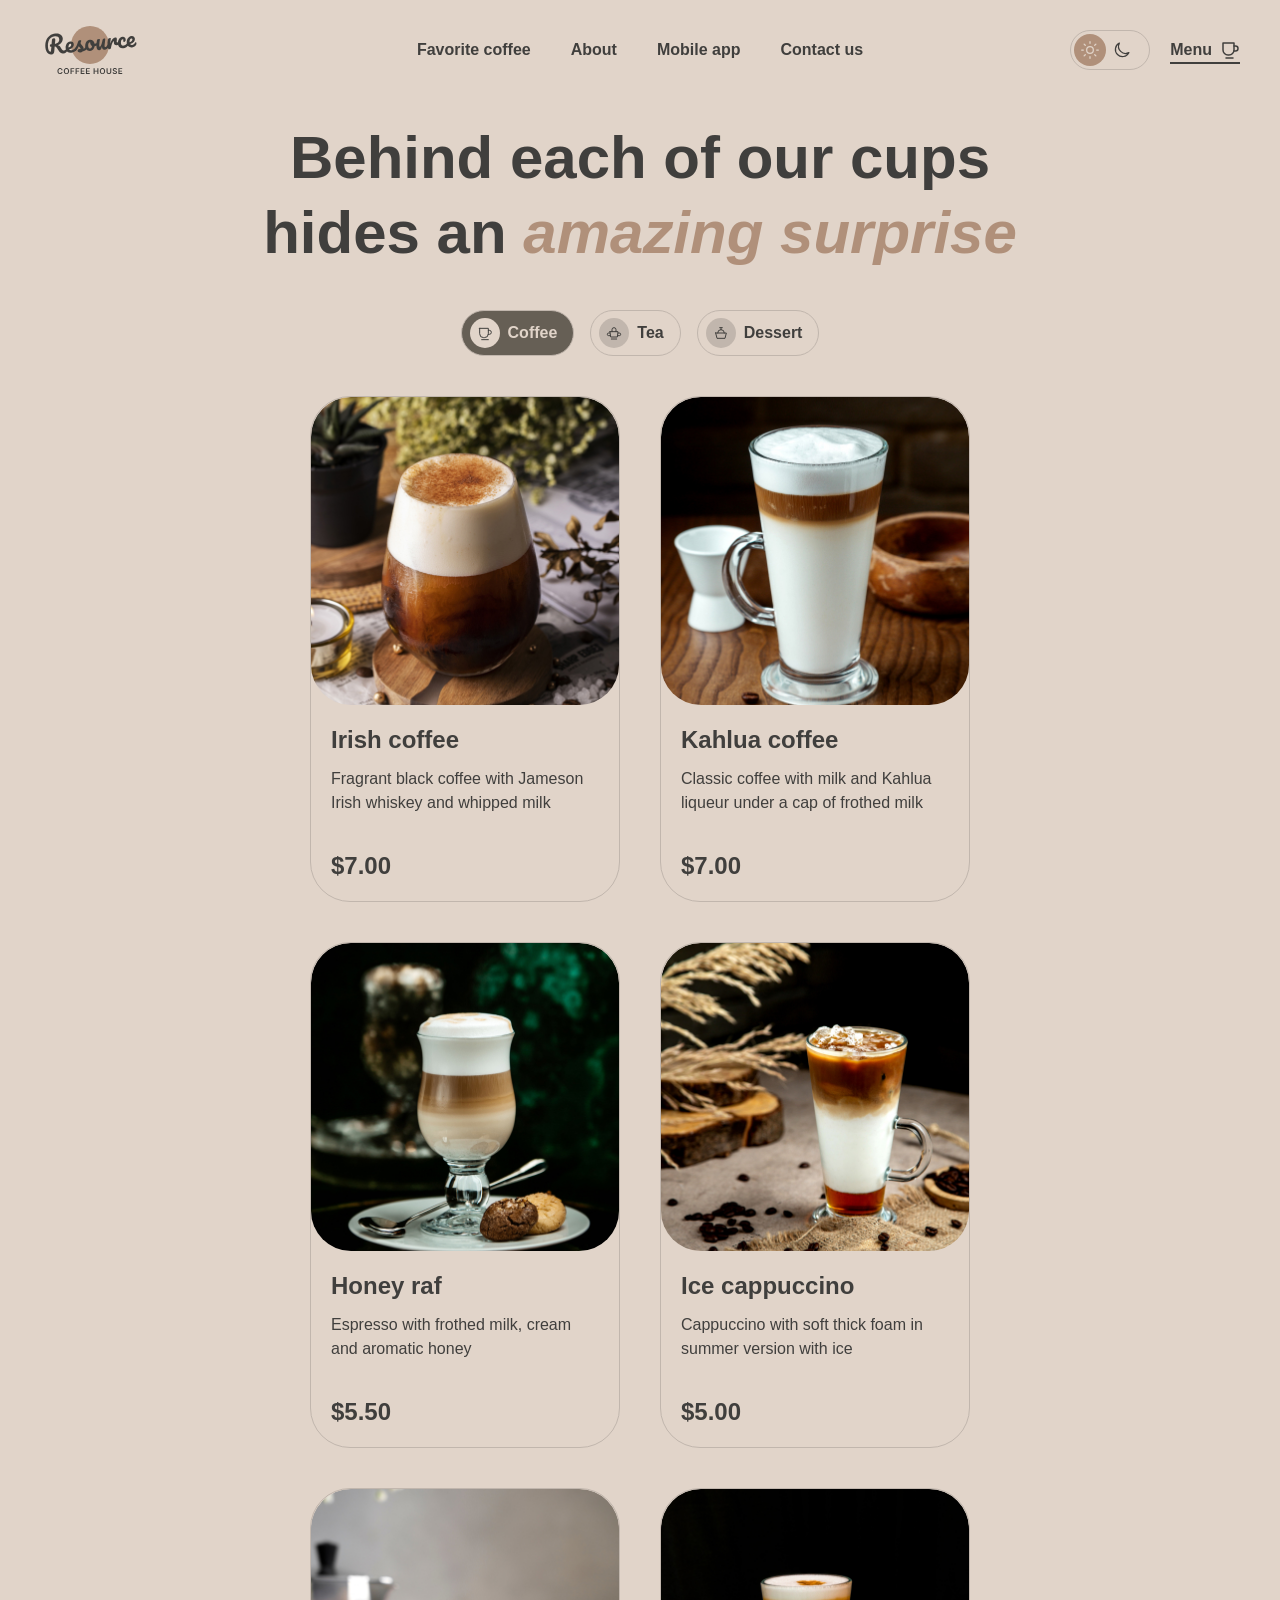
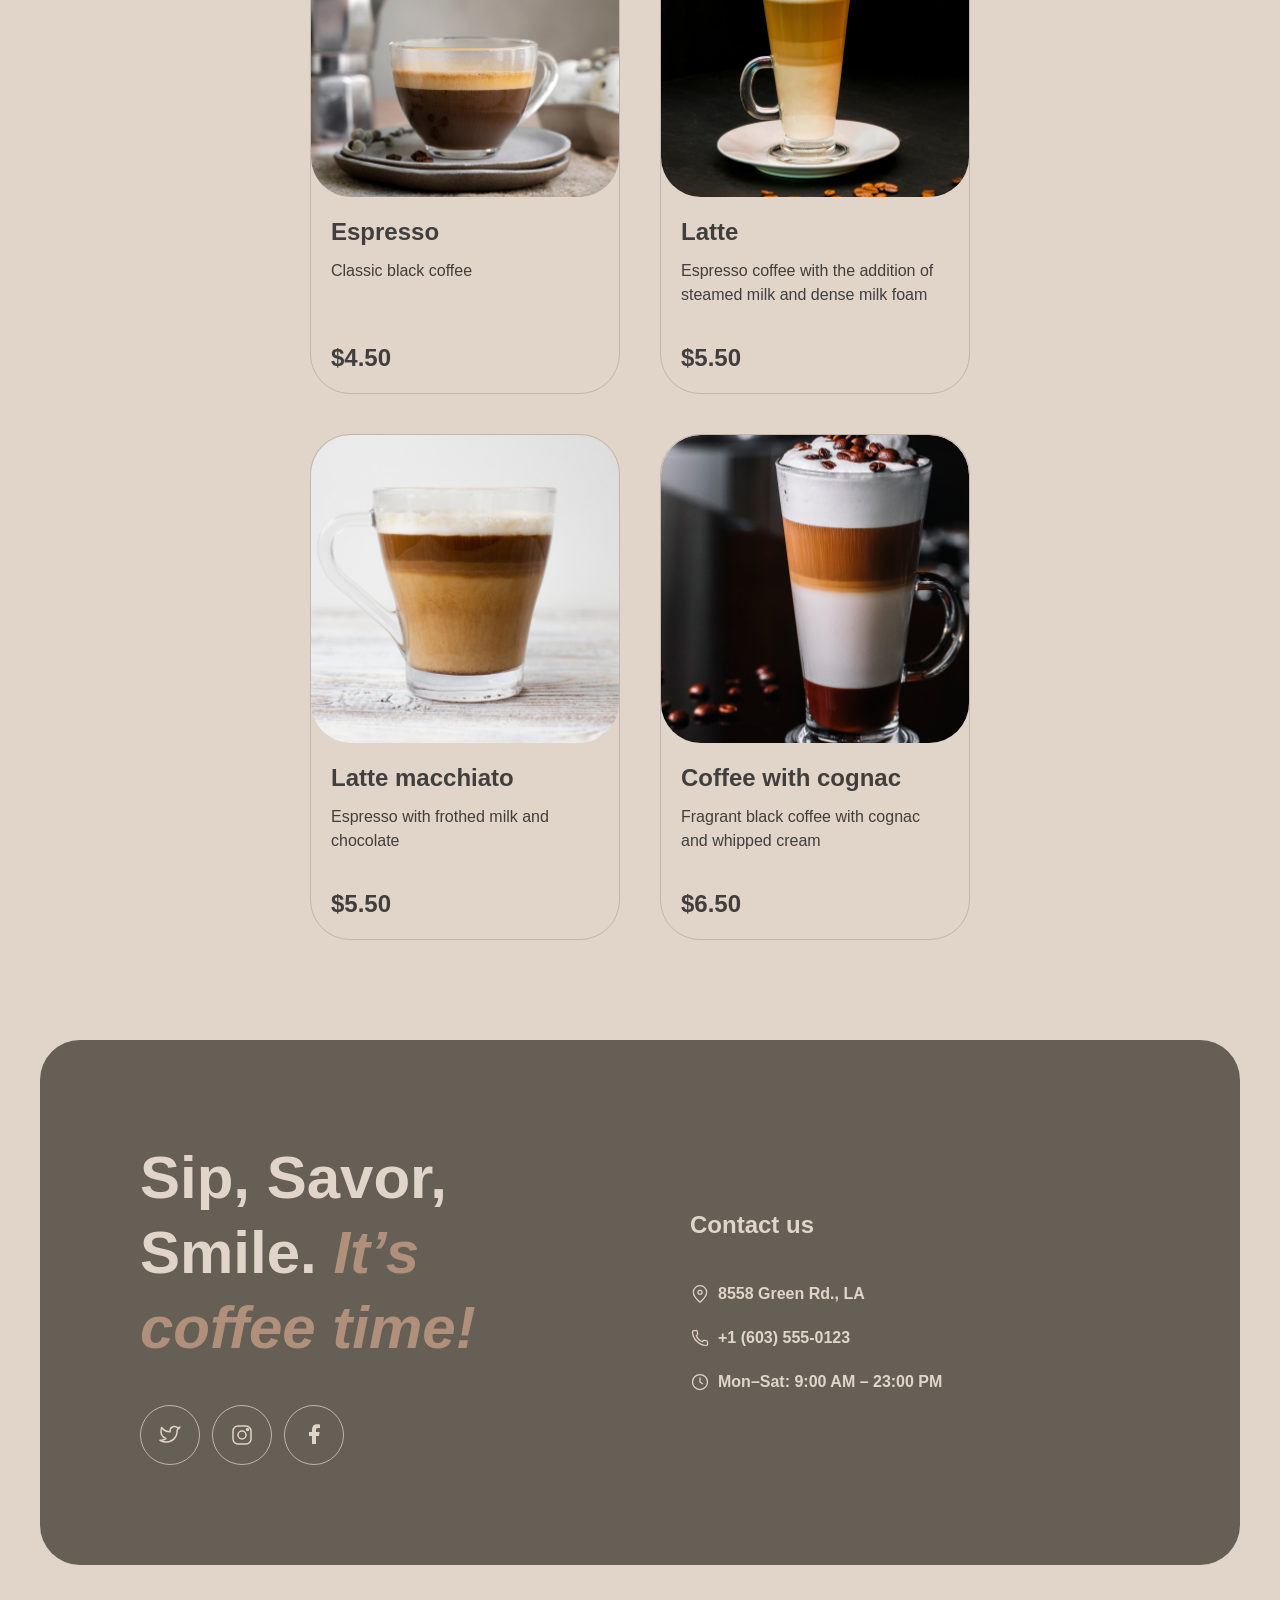
==== menu/index.html @ 242e95a9 "fix: prevent theme flash during navigation" ====
<!doctype html>
<html lang="en">
  <head>
    <meta charset="UTF-8">
    <meta name="viewport" content="width=device-width, initial-scale=1.0">
    <script>
      (() => {
        const savedTheme = localStorage.getItem("coffee-house-theme");
        document.documentElement.dataset.theme = savedTheme === "dark" ? "dark" : "light";
      })();
    </script>
    <meta
      name="description"
      content="Explore the Coffee House menu of coffee, tea, and desserts."
    >
    <title>Menu | Coffee House</title>
    <link rel="icon" href="../assets/icons/favicon.svg" type="image/svg+xml">
    <link rel="stylesheet" href="../styles/base.css">
    <link rel="stylesheet" href="../styles/menu.css">
    <link rel="stylesheet" href="../styles/responsive.css">
    <script src="../scripts/theme.js" defer></script>
  </head>
  <body class="page page--menu">
    <header class="header">
      <div class="header__inner container">
        <a class="logo" href="../" aria-label="Coffee House home page">
          <svg class="logo__image" aria-hidden="true">
            <use href="../assets/icons/logo.svg#coffee-house-logo"></use>
          </svg>
        </a>

        <nav class="header__nav" id="site-navigation" aria-label="Primary navigation">
          <ul class="header__nav-list">
            <li><a class="header__nav-link" href="../#favorite-coffee">Favorite coffee</a></li>
            <li><a class="header__nav-link" href="../#about">About</a></li>
            <li><a class="header__nav-link" href="../#mobile-app">Mobile app</a></li>
            <li><a class="header__nav-link" href="#contacts">Contact us</a></li>
          </ul>
        </nav>

        <div class="header__actions">
          <button
            class="theme-toggle"
            type="button"
            aria-label="Switch to dark theme"
            aria-pressed="false"
          >
            <span class="theme-toggle__option theme-toggle__option--light" aria-hidden="true">
              <svg viewBox="0 0 24 24" width="20" height="20">
                <circle cx="12" cy="12" r="4"></circle>
                <path d="M12 2v2M12 20v2M4.93 4.93l1.42 1.42M17.66 17.66l1.41 1.41M2 12h2M20 12h2M4.93 19.07l1.42-1.42M17.66 6.34l1.41-1.41"></path>
              </svg>
            </span>
            <span class="theme-toggle__option theme-toggle__option--dark" aria-hidden="true">
              <svg viewBox="0 0 24 24" width="20" height="20">
                <path d="M20.2 15.2A8.5 8.5 0 0 1 8.8 3.8a8.5 8.5 0 1 0 11.4 11.4Z"></path>
              </svg>
            </span>
          </button>

          <a class="header__menu-link header__menu-link--active" href="./" aria-current="page">
            <span>Menu</span>
            <svg aria-hidden="true" viewBox="0 0 20 20" width="20" height="20">
              <path d="M3 3h11v7a5 5 0 0 1-5 5H8a5 5 0 0 1-5-5V3Z"></path>
              <path d="M14 6h1.5a2.5 2.5 0 0 1 0 5H14M6 18h7"></path>
            </svg>
          </a>

          <button
            class="burger"
            type="button"
            aria-label="Open menu"
            aria-expanded="false"
            aria-controls="site-navigation"
          >
            <span></span>
            <span></span>
          </button>
        </div>
      </div>
    </header>

    <main class="main" id="main-content">
      <section class="menu container">
        <h1 class="menu__title">
          Behind each of our cups hides an <em>amazing surprise</em>
        </h1>

        <div class="menu__categories" role="group" aria-label="Menu categories">
          <button class="category-button category-button--active" type="button" aria-pressed="true">
            <span class="category-button__icon" aria-hidden="true">
              <svg viewBox="0 0 24 24" width="16" height="16">
                <path d="M4 5h13v8a6 6 0 0 1-6 6H10a6 6 0 0 1-6-6V5Z"></path>
                <path d="M17 8h1.5a3 3 0 0 1 0 6H17M7 22h10"></path>
              </svg>
            </span>
            <span>Coffee</span>
          </button>

          <button class="category-button" type="button" aria-pressed="false">
            <span class="category-button__icon" aria-hidden="true">
              <svg viewBox="0 0 24 24" width="16" height="16">
                <path d="M6 10h12l-1 8H7l-1-8ZM9 10V7a3 3 0 0 1 6 0v3"></path>
                <path d="M5.5 12H4a2 2 0 0 0 0 4h2M18.5 12H20a2 2 0 0 1 0 4h-2M8 21h8"></path>
              </svg>
            </span>
            <span>Tea</span>
          </button>

          <button class="category-button" type="button" aria-pressed="false">
            <span class="category-button__icon" aria-hidden="true">
              <svg viewBox="0 0 24 24" width="16" height="16">
                <path d="M4 12h16l-2 8H6l-2-8Z"></path>
                <path d="M7 12a5 5 0 0 1 10 0M12 7V4M10 4h4"></path>
              </svg>
            </span>
            <span>Dessert</span>
          </button>
        </div>

        <div class="menu__grid">
          <article class="product-card">
            <div class="product-card__image-box">
              <img class="product-card__image" src="../assets/images/coffee-1.jpg" alt="Irish coffee" width="340" height="340">
            </div>
            <div class="product-card__content">
              <h2 class="product-card__title">Irish coffee</h2>
              <p class="product-card__description">Fragrant black coffee with Jameson Irish whiskey and whipped milk</p>
              <p class="product-card__price">$7.00</p>
            </div>
          </article>

          <article class="product-card">
            <div class="product-card__image-box">
              <img class="product-card__image" src="../assets/images/coffee-2.jpg" alt="Kahlua coffee" width="340" height="340">
            </div>
            <div class="product-card__content">
              <h2 class="product-card__title">Kahlua coffee</h2>
              <p class="product-card__description">Classic coffee with milk and Kahlua liqueur under a cap of frothed milk</p>
              <p class="product-card__price">$7.00</p>
            </div>
          </article>

          <article class="product-card">
            <div class="product-card__image-box">
              <img class="product-card__image" src="../assets/images/coffee-3.jpg" alt="Honey raf" width="340" height="340">
            </div>
            <div class="product-card__content">
              <h2 class="product-card__title">Honey raf</h2>
              <p class="product-card__description">Espresso with frothed milk, cream and aromatic honey</p>
              <p class="product-card__price">$5.50</p>
            </div>
          </article>

          <article class="product-card">
            <div class="product-card__image-box">
              <img class="product-card__image" src="../assets/images/coffee-4.jpg" alt="Ice cappuccino" width="340" height="340">
            </div>
            <div class="product-card__content">
              <h2 class="product-card__title">Ice cappuccino</h2>
              <p class="product-card__description">Cappuccino with soft thick foam in summer version with ice</p>
              <p class="product-card__price">$5.00</p>
            </div>
          </article>

          <article class="product-card product-card--additional">
            <div class="product-card__image-box">
              <img class="product-card__image" src="../assets/images/coffee-5.jpg" alt="Espresso" width="340" height="340">
            </div>
            <div class="product-card__content">
              <h2 class="product-card__title">Espresso</h2>
              <p class="product-card__description">Classic black coffee</p>
              <p class="product-card__price">$4.50</p>
            </div>
          </article>

          <article class="product-card product-card--additional">
            <div class="product-card__image-box">
              <img class="product-card__image" src="../assets/images/coffee-6.jpg" alt="Latte" width="340" height="340">
            </div>
            <div class="product-card__content">
              <h2 class="product-card__title">Latte</h2>
              <p class="product-card__description">Espresso coffee with the addition of steamed milk and dense milk foam</p>
              <p class="product-card__price">$5.50</p>
            </div>
          </article>

          <article class="product-card product-card--additional">
            <div class="product-card__image-box">
              <img class="product-card__image" src="../assets/images/coffee-7.jpg" alt="Latte macchiato" width="340" height="340">
            </div>
            <div class="product-card__content">
              <h2 class="product-card__title">Latte macchiato</h2>
              <p class="product-card__description">Espresso with frothed milk and chocolate</p>
              <p class="product-card__price">$5.50</p>
            </div>
          </article>

          <article class="product-card product-card--additional">
            <div class="product-card__image-box">
              <img class="product-card__image" src="../assets/images/coffee-8.jpg" alt="Coffee with cognac" width="340" height="340">
            </div>
            <div class="product-card__content">
              <h2 class="product-card__title">Coffee with cognac</h2>
              <p class="product-card__description">Fragrant black coffee with cognac and whipped cream</p>
              <p class="product-card__price">$6.50</p>
            </div>
          </article>
        </div>

        <button class="menu__load-more" type="button" aria-label="Show more menu items">
          <svg aria-hidden="true" viewBox="0 0 24 24" width="24" height="24">
            <path d="M20 12a8 8 0 1 1-2.3-5.7L20 8.6"></path>
            <path d="M20 4v4.6h-4.6"></path>
          </svg>
        </button>
      </section>
    </main>

    <footer class="footer container" id="contacts">
      <div class="footer__socials">
        <h2 class="footer__title">Sip, Savor, Smile. <em>It’s coffee time!</em></h2>

        <ul class="social-list" aria-label="Resource social media">
          <li>
            <a
              class="social-link"
              href="https://twitter.com/"
              target="_blank"
              rel="noopener noreferrer"
              aria-label="Resource on Twitter"
            >
              <svg aria-hidden="true" viewBox="0 0 24 24" width="24" height="24">
                <path d="M22 4.1c-.8.4-1.6.6-2.5.7a4.3 4.3 0 0 0-7.4 3v1A10.2 10.2 0 0 1 3.7 4.5s-3.4 7.7 4.3 11.1a10 10 0 0 1-6 1.7c7.7 4.3 17.1 0 17.1-9.6v-.5c.9-.8 1.8-1.8 2.4-2.9l.5-.2Z"></path>
              </svg>
            </a>
          </li>
          <li>
            <a
              class="social-link"
              href="https://www.instagram.com/"
              target="_blank"
              rel="noopener noreferrer"
              aria-label="Resource on Instagram"
            >
              <svg aria-hidden="true" viewBox="0 0 24 24" width="24" height="24">
                <rect x="3" y="3" width="18" height="18" rx="5"></rect>
                <circle cx="12" cy="12" r="4"></circle>
                <circle cx="17.5" cy="6.5" r="1"></circle>
              </svg>
            </a>
          </li>
          <li>
            <a
              class="social-link"
              href="https://www.facebook.com/"
              target="_blank"
              rel="noopener noreferrer"
              aria-label="Resource on Facebook"
            >
              <svg aria-hidden="true" viewBox="0 0 24 24" width="24" height="24">
                <path d="M14 21v-8h3l.5-4H14V7c0-1.2.4-2 2-2h2V1.5c-.5-.1-1.7-.2-3-.2-3 0-5 1.8-5 5.2V9H7v4h3v8h4Z"></path>
              </svg>
            </a>
          </li>
        </ul>
      </div>

      <div class="footer__contacts">
        <h3 class="footer__contacts-title">Contact us</h3>
        <address class="contact-list">
          <a
            class="contact-list__item"
            href="https://maps.google.com/?q=8558+Green+Rd,+Los+Angeles"
            target="_blank"
            rel="noopener noreferrer"
          >
            <svg aria-hidden="true" viewBox="0 0 24 24" width="20" height="20">
              <path d="M20 10c0 5-8 12-8 12S4 15 4 10a8 8 0 1 1 16 0Z"></path>
              <circle cx="12" cy="10" r="2.5"></circle>
            </svg>
            <span>8558 Green Rd., LA</span>
          </a>
          <a class="contact-list__item" href="tel:+16035550123">
            <svg aria-hidden="true" viewBox="0 0 24 24" width="20" height="20">
              <path d="M7.2 3H4.5A1.5 1.5 0 0 0 3 4.6C3.4 13.3 10.7 20.6 19.4 21a1.5 1.5 0 0 0 1.6-1.5v-2.7a1.5 1.5 0 0 0-1.2-1.5l-2.7-.5a1.5 1.5 0 0 0-1.5.6L15 16.5a12.7 12.7 0 0 1-7.5-7.5l1.1-.7a1.5 1.5 0 0 0 .6-1.5l-.5-2.7A1.5 1.5 0 0 0 7.2 3Z"></path>
            </svg>
            <span>+1 (603) 555-0123</span>
          </a>
          <span class="contact-list__item">
            <svg aria-hidden="true" viewBox="0 0 24 24" width="20" height="20">
              <circle cx="12" cy="12" r="9"></circle>
              <path d="M12 7v5l3 2"></path>
            </svg>
            <span>Mon–Sat: 9:00 AM – 23:00 PM</span>
          </span>
        </address>
      </div>
    </footer>
  </body>
</html>
---- styles/base.css ----
:root {
  color-scheme: light;
  --color-background: #e1d4c9;
  --color-surface: #665f55;
  --color-text-primary: #403f3d;
  --color-text-secondary: #e1d4c9;
  --color-accent: #b0907a;
  --color-border-light: #c1b6ad;
  --color-border-dark: #665f55;
  --content-width: 1360px;
  --page-padding: 40px;
  --transition-duration: 0.3s;
}

[data-theme="dark"] {
  color-scheme: dark;
  --color-background: #403f3d;
  --color-surface: #665f55;
  --color-text-primary: #e1d4c9;
  --color-text-secondary: #e1d4c9;
  --color-border-light: #665f55;
  --color-border-dark: #c1b6ad;
}

*,
*::before,
*::after {
  box-sizing: border-box;
}

html {
  scroll-behavior: smooth;
}

body {
  min-width: 320px;
  min-height: 100vh;
  margin: 0;
  color: var(--color-text-primary);
  font-family: Inter, Arial, sans-serif;
  background-color: var(--color-background);
}

img {
  display: block;
  max-width: 100%;
}

button,
input,
textarea,
select {
  font: inherit;
}

a {
  color: inherit;
}

button,
a {
  -webkit-tap-highlight-color: transparent;
}

button:focus-visible,
a:focus-visible {
  outline: 2px solid var(--color-accent);
  outline-offset: 4px;
}

.container {
  width: min(100% - (2 * var(--page-padding)), var(--content-width));
  margin-inline: auto;
}

.header {
  padding-block: 20px;
}

.header__inner {
  display: grid;
  grid-template-columns: 1fr auto 1fr;
  align-items: center;
  min-height: 60px;
}

.logo {
  display: block;
  width: 100px;
  height: 60px;
  grid-column: 1;
  justify-self: start;
  color: var(--color-text-primary);
  text-decoration: none;
}

.logo__image {
  display: block;
  width: 100%;
  height: 100%;
}

.header__nav-list {
  display: flex;
  gap: 40px;
  margin: 0;
  padding: 0;
  list-style: none;
}

.header__nav {
  grid-column: 2;
}

.header__nav-link,
.header__menu-link,
.header__nav-menu-link {
  position: relative;
  display: inline-flex;
  align-items: center;
  color: var(--color-text-primary);
  font-size: 16px;
  font-weight: 600;
  line-height: 1.5;
  text-decoration: none;
}

.header__nav-link::after,
.header__menu-link::after,
.header__nav-menu-link::after {
  position: absolute;
  right: 0;
  bottom: -2px;
  left: 0;
  height: 2px;
  background-color: currentColor;
  content: "";
  transform: scaleX(0);
  transform-origin: right;
  transition: transform var(--transition-duration) ease;
}

.header__nav-link:hover::after,
.header__nav-link:focus-visible::after,
.header__menu-link:hover::after,
.header__menu-link:focus-visible::after,
.header__menu-link--active::after,
.header__nav-menu-link:hover::after,
.header__nav-menu-link:focus-visible::after {
  transform: scaleX(1);
  transform-origin: left;
}

.header__nav-menu-item {
  display: none;
}

.header__nav-menu-link {
  gap: 16px;
}

.header__nav-menu-link svg {
  fill: none;
  stroke: currentColor;
  stroke-linecap: round;
  stroke-linejoin: round;
  stroke-width: 1.5;
}

.header__actions {
  display: flex;
  grid-column: 3;
  gap: 20px;
  align-items: center;
  justify-self: end;
}

.theme-toggle {
  display: inline-flex;
  width: 80px;
  height: 40px;
  padding: 3px;
  border: 1px solid var(--color-border-light);
  border-radius: 100px;
  color: var(--color-text-primary);
  background: transparent;
  cursor: pointer;
}

.theme-toggle__option {
  display: inline-flex;
  width: 32px;
  height: 32px;
  align-items: center;
  justify-content: center;
  border-radius: 50%;
  transition:
    color var(--transition-duration) ease,
    background-color var(--transition-duration) ease;
}

.theme-toggle__option svg,
.header__menu-link svg {
  fill: none;
  stroke: currentColor;
  stroke-linecap: round;
  stroke-linejoin: round;
  stroke-width: 1.5;
}

.theme-toggle__option--light {
  color: var(--color-text-secondary);
  background-color: var(--color-accent);
}

[data-theme="dark"] .theme-toggle__option--light {
  color: var(--color-text-primary);
  background-color: transparent;
}

[data-theme="dark"] .theme-toggle__option--dark {
  color: #403f3d;
  background-color: var(--color-accent);
}

.header__menu-link {
  gap: 8px;
}

.burger {
  display: none;
  width: 44px;
  height: 44px;
  padding: 0;
  border: 1px solid var(--color-border-dark);
  border-radius: 50%;
  flex-direction: column;
  gap: 7px;
  align-items: center;
  justify-content: center;
  color: var(--color-text-primary);
  background: transparent;
  cursor: pointer;
}

.burger span {
  width: 18px;
  height: 1.5px;
  border-radius: 2px;
  background-color: currentColor;
  transition: transform var(--transition-duration) ease;
}

.burger--active span:first-child {
  transform: translateY(4.25px) rotate(45deg);
}

.burger--active span:last-child {
  transform: translateY(-4.25px) rotate(-45deg);
}

.main {
  padding-block: 40px;
}

.footer {
  display: grid;
  grid-template-columns: repeat(2, minmax(0, 1fr));
  gap: 100px;
  align-items: center;
  margin-bottom: 40px;
  padding: 100px;
  border-radius: 40px;
  color: var(--color-text-secondary);
  background-color: var(--color-surface);
}

.footer__title {
  margin: 0 0 40px;
  font-size: 60px;
  font-weight: 600;
  line-height: 1.25;
}

.footer__title em {
  color: var(--color-accent);
  font-style: italic;
}

.social-list {
  display: flex;
  margin: 0;
  padding: 0;
  gap: 12px;
  list-style: none;
}

.social-link {
  display: flex;
  width: 60px;
  height: 60px;
  border: 1px solid var(--color-border-light);
  border-radius: 50%;
  align-items: center;
  justify-content: center;
  color: var(--color-text-secondary);
  transition:
    color var(--transition-duration) ease,
    background-color var(--transition-duration) ease;
}

.social-link:hover,
.social-link:focus-visible {
  color: var(--color-text-primary);
  background-color: var(--color-background);
}

.social-link svg,
.contact-list__item svg {
  fill: none;
  stroke: currentColor;
  stroke-linecap: round;
  stroke-linejoin: round;
  stroke-width: 1.5;
}

.social-list li:last-child .social-link svg {
  fill: currentColor;
  stroke: none;
}

.footer__contacts-title {
  margin: 0 0 40px;
  font-size: 24px;
  font-weight: 600;
  line-height: 1.25;
}

.contact-list {
  display: flex;
  flex-direction: column;
  align-items: flex-start;
  gap: 16px;
  font-style: normal;
}

.contact-list__item {
  display: inline-flex;
  min-height: 28px;
  align-items: center;
  gap: 8px;
  color: inherit;
  font-size: 16px;
  font-weight: 600;
  line-height: 1.5;
  text-decoration: none;
}

a.contact-list__item {
  position: relative;
}

a.contact-list__item::after {
  position: absolute;
  right: 0;
  bottom: 0;
  left: 28px;
  height: 2px;
  background-color: currentColor;
  content: "";
  transform: scaleX(0);
  transform-origin: right;
  transition: transform var(--transition-duration) ease;
}

a.contact-list__item:hover::after,
a.contact-list__item:focus-visible::after {
  transform: scaleX(1);
  transform-origin: left;
}
---- styles/menu.css ----
.page--menu .main {
  padding: 20px 0 100px;
}

.menu__title {
  max-width: 800px;
  margin: 0 auto;
  font-size: 60px;
  font-weight: 600;
  line-height: 1.25;
  text-align: center;
}

.menu__title em {
  color: var(--color-accent);
  font-style: italic;
}

.menu__categories {
  display: flex;
  justify-content: center;
  margin-top: 40px;
  gap: 16px;
}

.category-button {
  display: inline-flex;
  min-height: 46px;
  padding: 7px 16px 7px 8px;
  border: 1px solid var(--color-border-light);
  border-radius: 100px;
  align-items: center;
  gap: 8px;
  color: var(--color-text-primary);
  font-size: 16px;
  font-weight: 600;
  line-height: 1.5;
  background-color: transparent;
  cursor: pointer;
  transition:
    color var(--transition-duration) ease,
    background-color var(--transition-duration) ease;
}

.category-button__icon {
  display: inline-flex;
  width: 30px;
  height: 30px;
  border-radius: 50%;
  align-items: center;
  justify-content: center;
  color: #403f3d;
  background-color: var(--color-border-light);
}

.category-button__icon svg,
.menu__load-more svg {
  fill: none;
  stroke: currentColor;
  stroke-linecap: round;
  stroke-linejoin: round;
  stroke-width: 1.5;
}

.category-button:hover,
.category-button:focus-visible,
.category-button--active {
  color: var(--color-text-secondary);
  background-color: var(--color-surface);
}

.category-button:hover .category-button__icon,
.category-button:focus-visible .category-button__icon,
.category-button--active .category-button__icon {
  background-color: var(--color-background);
}

.menu__grid {
  display: grid;
  grid-template-columns: repeat(4, minmax(0, 1fr));
  margin-top: 40px;
  gap: 40px;
}

.product-card {
  display: flex;
  overflow: hidden;
  min-height: 506px;
  border: 1px solid var(--color-border-light);
  border-radius: 40px;
  flex-direction: column;
}

.product-card__image-box {
  overflow: hidden;
  flex: 0 0 auto;
  border-radius: 40px;
  aspect-ratio: 1;
}

.product-card__image {
  width: 100%;
  height: 100%;
  object-fit: cover;
  transform: scale(1.1);
  transition: transform var(--transition-duration) ease;
}

.product-card:hover .product-card__image {
  transform: scale(1);
}

.product-card__content {
  display: flex;
  min-height: 196px;
  padding: 20px;
  flex: 1;
  flex-direction: column;
}

.product-card__title,
.product-card__price {
  margin: 0;
  font-size: 24px;
  font-weight: 600;
  line-height: 1.25;
}

.product-card__description {
  margin: 12px 0;
  font-size: 16px;
  line-height: 1.5;
}

.product-card__price {
  margin-top: auto;
}

.menu__load-more {
  display: none;
  width: 60px;
  height: 60px;
  padding: 0;
  border: 1px solid var(--color-border-dark);
  border-radius: 50%;
  align-items: center;
  justify-content: center;
  color: var(--color-text-primary);
  background-color: transparent;
  cursor: pointer;
  transition:
    color var(--transition-duration) ease,
    background-color var(--transition-duration) ease;
}

.menu__load-more:hover,
.menu__load-more:focus-visible {
  color: var(--color-text-secondary);
  background-color: var(--color-surface);
}
---- styles/responsive.css ----
@media (max-width: 1300px) {
  .menu__grid {
    grid-template-columns: repeat(2, 310px);
    justify-content: center;
  }
}

@media (max-width: 1250px) {
  .mobile-app {
    grid-template-columns: 1fr;
  }

  .mobile-app__image {
    width: min(100%, 630px);
    justify-self: center;
  }
}

@media (max-width: 1100px) {
  .footer {
    grid-template-columns: 1fr;
  }
}

@media (min-width: 769px) and (max-width: 1000px) {
  .header__inner {
    grid-template-columns: auto 1fr auto;
    gap: 16px;
  }

  .header__nav {
    justify-self: center;
  }

  .header__nav-list {
    gap: 12px;
  }

  .header__actions {
    gap: 8px;
  }
}

@media (max-width: 768px) {
  .page.menu-open {
    overflow: hidden;
  }

  .header {
    position: relative;
    z-index: 10;
  }

  .header__nav {
    position: fixed;
    top: 100px;
    right: 0;
    bottom: 0;
    left: 0;
    display: flex;
    overflow-y: auto;
    padding: 60px 16px;
    justify-content: center;
    background-color: var(--color-background);
    opacity: 0;
    transform: translateX(100%);
    visibility: hidden;
    transition:
      opacity var(--transition-duration) ease,
      transform var(--transition-duration) ease,
      visibility var(--transition-duration) ease;
  }

  .menu-open .header__nav {
    opacity: 1;
    transform: translateX(0);
    visibility: visible;
  }

  .header__nav-list {
    flex-direction: column;
    gap: 40px;
    align-items: center;
  }

  .header__nav-link,
  .header__nav-menu-link {
    font-size: 32px;
    line-height: 1.25;
  }

  .header__nav-menu-item {
    display: list-item;
  }

  .header__menu-link {
    display: none;
  }

  .burger {
    display: inline-flex;
  }

  .hero {
    padding-inline: 60px;
  }

  .hero__menu-link svg {
    width: 20px;
    margin-left: 8px;
    opacity: 1;
  }

  .about__gallery {
    grid-template-columns: 1fr;
  }

  .about__image-box--small {
    display: none;
  }

  .product-card--additional {
    display: none;
  }

  .menu__load-more {
    display: flex;
    margin: 40px auto 0;
  }

  .footer {
    padding-inline: 60px;
  }
}

@media (max-width: 600px) {
  :root {
    --page-padding: 16px;
  }

  .header__actions {
    gap: 8px;
  }

  .hero {
    min-height: 552px;
    padding: 60px 16px;
    background-position: 62% center;
  }

  .hero__title {
    font-size: 42px;
    line-height: 1.15;
  }

  .favorite__title,
  .about__title,
  .mobile-app__title {
    font-size: 32px;
    line-height: 1.25;
  }

  .favorite__slider {
    display: block;
  }

  .slider-arrow {
    display: none;
  }

  .mobile-app {
    gap: 40px;
  }

  .mobile-app__stores {
    flex-direction: column;
  }

  .footer {
    gap: 40px;
    padding: 60px 16px;
  }

  .footer__title {
    font-size: 32px;
    line-height: 1.25;
  }

  .menu__title {
    font-size: 32px;
    line-height: 1.25;
  }

  .menu__categories {
    gap: 8px;
  }

  .category-button {
    padding-right: 8px;
  }

  .menu__grid {
    grid-template-columns: 310px;
  }
}
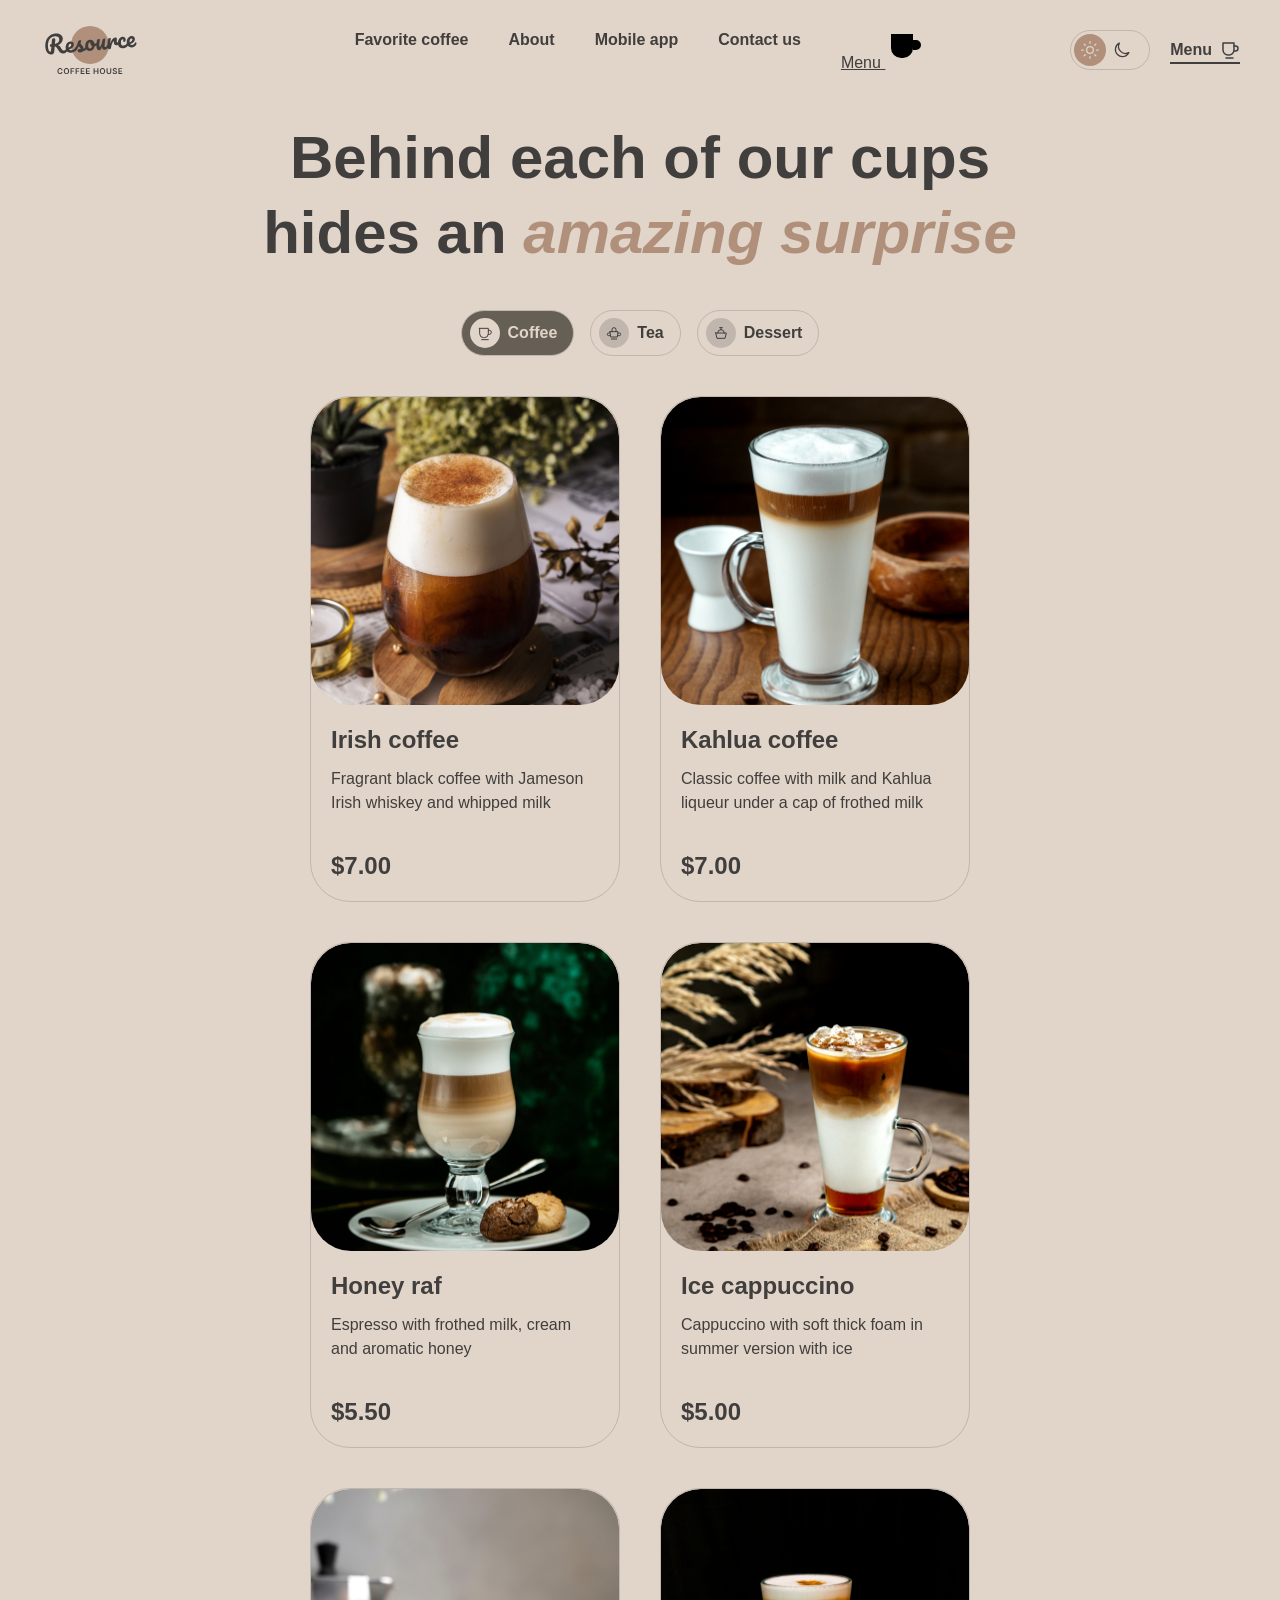
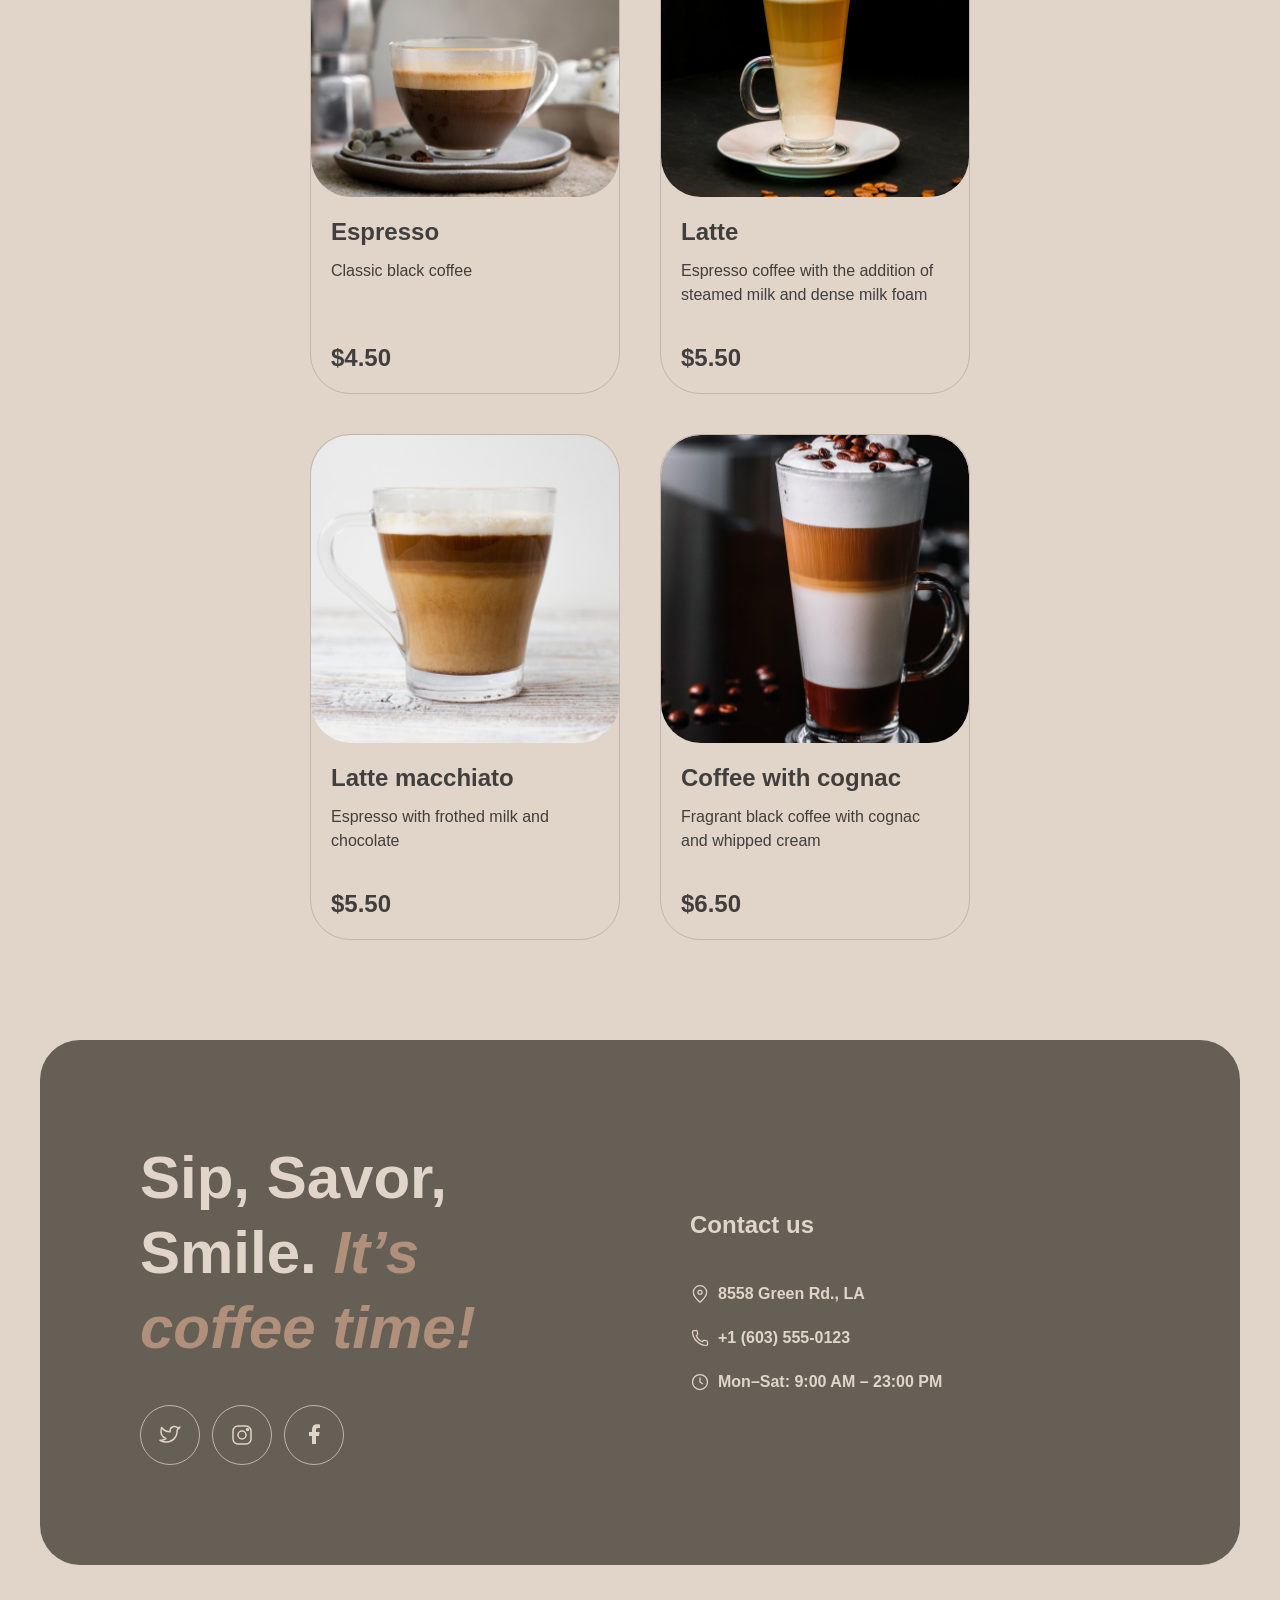
==== commit dede345b: "feat: render coffee cards from product data" ====
--- a/menu/index.html
+++ b/menu/index.html
@@ -19,6 +19,8 @@
     <link rel="stylesheet" href="../styles/menu.css">
     <link rel="stylesheet" href="../styles/responsive.css">
     <script src="../scripts/theme.js" defer></script>
+    <script src="../scripts/burger-menu.js" defer></script>
+    <script src="../scripts/menu.js" defer></script>
   </head>
   <body class="page page--menu">
     <header class="header">
@@ -35,6 +37,15 @@
             <li><a class="header__nav-link" href="../#about">About</a></li>
             <li><a class="header__nav-link" href="../#mobile-app">Mobile app</a></li>
             <li><a class="header__nav-link" href="#contacts">Contact us</a></li>
+            <li class="header__nav-menu-item">
+              <a class="header__nav-menu-link" href="./" aria-current="page">
+                <span>Menu</span>
+                <svg aria-hidden="true" viewBox="0 0 20 20" width="40" height="40">
+                  <path d="M3 3h11v7a5 5 0 0 1-5 5H8a5 5 0 0 1-5-5V3Z"></path>
+                  <path d="M14 6h1.5a2.5 2.5 0 0 1 0 5H14M6 18h7"></path>
+                </svg>
+              </a>
+            </li>
           </ul>
         </nav>
 
@@ -118,95 +129,7 @@
           </button>
         </div>
 
-        <div class="menu__grid">
-          <article class="product-card">
-            <div class="product-card__image-box">
-              <img class="product-card__image" src="../assets/images/coffee-1.jpg" alt="Irish coffee" width="340" height="340">
-            </div>
-            <div class="product-card__content">
-              <h2 class="product-card__title">Irish coffee</h2>
-              <p class="product-card__description">Fragrant black coffee with Jameson Irish whiskey and whipped milk</p>
-              <p class="product-card__price">$7.00</p>
-            </div>
-          </article>
-
-          <article class="product-card">
-            <div class="product-card__image-box">
-              <img class="product-card__image" src="../assets/images/coffee-2.jpg" alt="Kahlua coffee" width="340" height="340">
-            </div>
-            <div class="product-card__content">
-              <h2 class="product-card__title">Kahlua coffee</h2>
-              <p class="product-card__description">Classic coffee with milk and Kahlua liqueur under a cap of frothed milk</p>
-              <p class="product-card__price">$7.00</p>
-            </div>
-          </article>
-
-          <article class="product-card">
-            <div class="product-card__image-box">
-              <img class="product-card__image" src="../assets/images/coffee-3.jpg" alt="Honey raf" width="340" height="340">
-            </div>
-            <div class="product-card__content">
-              <h2 class="product-card__title">Honey raf</h2>
-              <p class="product-card__description">Espresso with frothed milk, cream and aromatic honey</p>
-              <p class="product-card__price">$5.50</p>
-            </div>
-          </article>
-
-          <article class="product-card">
-            <div class="product-card__image-box">
-              <img class="product-card__image" src="../assets/images/coffee-4.jpg" alt="Ice cappuccino" width="340" height="340">
-            </div>
-            <div class="product-card__content">
-              <h2 class="product-card__title">Ice cappuccino</h2>
-              <p class="product-card__description">Cappuccino with soft thick foam in summer version with ice</p>
-              <p class="product-card__price">$5.00</p>
-            </div>
-          </article>
-
-          <article class="product-card product-card--additional">
-            <div class="product-card__image-box">
-              <img class="product-card__image" src="../assets/images/coffee-5.jpg" alt="Espresso" width="340" height="340">
-            </div>
-            <div class="product-card__content">
-              <h2 class="product-card__title">Espresso</h2>
-              <p class="product-card__description">Classic black coffee</p>
-              <p class="product-card__price">$4.50</p>
-            </div>
-          </article>
-
-          <article class="product-card product-card--additional">
-            <div class="product-card__image-box">
-              <img class="product-card__image" src="../assets/images/coffee-6.jpg" alt="Latte" width="340" height="340">
-            </div>
-            <div class="product-card__content">
-              <h2 class="product-card__title">Latte</h2>
-              <p class="product-card__description">Espresso coffee with the addition of steamed milk and dense milk foam</p>
-              <p class="product-card__price">$5.50</p>
-            </div>
-          </article>
-
-          <article class="product-card product-card--additional">
-            <div class="product-card__image-box">
-              <img class="product-card__image" src="../assets/images/coffee-7.jpg" alt="Latte macchiato" width="340" height="340">
-            </div>
-            <div class="product-card__content">
-              <h2 class="product-card__title">Latte macchiato</h2>
-              <p class="product-card__description">Espresso with frothed milk and chocolate</p>
-              <p class="product-card__price">$5.50</p>
-            </div>
-          </article>
-
-          <article class="product-card product-card--additional">
-            <div class="product-card__image-box">
-              <img class="product-card__image" src="../assets/images/coffee-8.jpg" alt="Coffee with cognac" width="340" height="340">
-            </div>
-            <div class="product-card__content">
-              <h2 class="product-card__title">Coffee with cognac</h2>
-              <p class="product-card__description">Fragrant black coffee with cognac and whipped cream</p>
-              <p class="product-card__price">$6.50</p>
-            </div>
-          </article>
-        </div>
+        <div class="menu__grid" aria-live="polite"></div>
 
         <button class="menu__load-more" type="button" aria-label="Show more menu items">
           <svg aria-hidden="true" viewBox="0 0 24 24" width="24" height="24">
--- a/styles/base.css
+++ b/styles/base.css
@@ -113,8 +113,7 @@
 }
 
 .header__nav-link,
-.header__menu-link,
-.header__nav-menu-link {
+.header__menu-link {
   position: relative;
   display: inline-flex;
   align-items: center;
@@ -126,8 +125,7 @@
 }
 
 .header__nav-link::after,
-.header__menu-link::after,
-.header__nav-menu-link::after {
+.header__menu-link::after {
   position: absolute;
   right: 0;
   bottom: -2px;
@@ -144,27 +142,9 @@
 .header__nav-link:focus-visible::after,
 .header__menu-link:hover::after,
 .header__menu-link:focus-visible::after,
-.header__menu-link--active::after,
-.header__nav-menu-link:hover::after,
-.header__nav-menu-link:focus-visible::after {
+.header__menu-link--active::after {
   transform: scaleX(1);
   transform-origin: left;
-}
-
-.header__nav-menu-item {
-  display: none;
-}
-
-.header__nav-menu-link {
-  gap: 16px;
-}
-
-.header__nav-menu-link svg {
-  fill: none;
-  stroke: currentColor;
-  stroke-linecap: round;
-  stroke-linejoin: round;
-  stroke-width: 1.5;
 }
 
 .header__actions {
@@ -248,15 +228,6 @@
   height: 1.5px;
   border-radius: 2px;
   background-color: currentColor;
-  transition: transform var(--transition-duration) ease;
-}
-
-.burger--active span:first-child {
-  transform: translateY(4.25px) rotate(45deg);
-}
-
-.burger--active span:last-child {
-  transform: translateY(-4.25px) rotate(-45deg);
 }
 
 .main {
--- a/styles/responsive.css
+++ b/styles/responsive.css
@@ -22,85 +22,22 @@
   }
 }
 
-@media (min-width: 769px) and (max-width: 1000px) {
-  .header__inner {
-    grid-template-columns: auto 1fr auto;
-    gap: 16px;
-  }
-
-  .header__nav {
-    justify-self: center;
-  }
-
-  .header__nav-list {
-    gap: 12px;
+@media (max-width: 900px) {
+  .header__nav,
+  .header__menu-link {
+    display: none;
   }
 
   .header__actions {
-    gap: 8px;
-  }
-}
-
-@media (max-width: 768px) {
-  .page.menu-open {
-    overflow: hidden;
-  }
-
-  .header {
-    position: relative;
-    z-index: 10;
-  }
-
-  .header__nav {
-    position: fixed;
-    top: 100px;
-    right: 0;
-    bottom: 0;
-    left: 0;
-    display: flex;
-    overflow-y: auto;
-    padding: 60px 16px;
-    justify-content: center;
-    background-color: var(--color-background);
-    opacity: 0;
-    transform: translateX(100%);
-    visibility: hidden;
-    transition:
-      opacity var(--transition-duration) ease,
-      transform var(--transition-duration) ease,
-      visibility var(--transition-duration) ease;
-  }
-
-  .menu-open .header__nav {
-    opacity: 1;
-    transform: translateX(0);
-    visibility: visible;
-  }
-
-  .header__nav-list {
-    flex-direction: column;
-    gap: 40px;
-    align-items: center;
-  }
-
-  .header__nav-link,
-  .header__nav-menu-link {
-    font-size: 32px;
-    line-height: 1.25;
-  }
-
-  .header__nav-menu-item {
-    display: list-item;
-  }
-
-  .header__menu-link {
-    display: none;
+    gap: 12px;
   }
 
   .burger {
     display: inline-flex;
   }
+}
 
+@media (max-width: 768px) {
   .hero {
     padding-inline: 60px;
   }
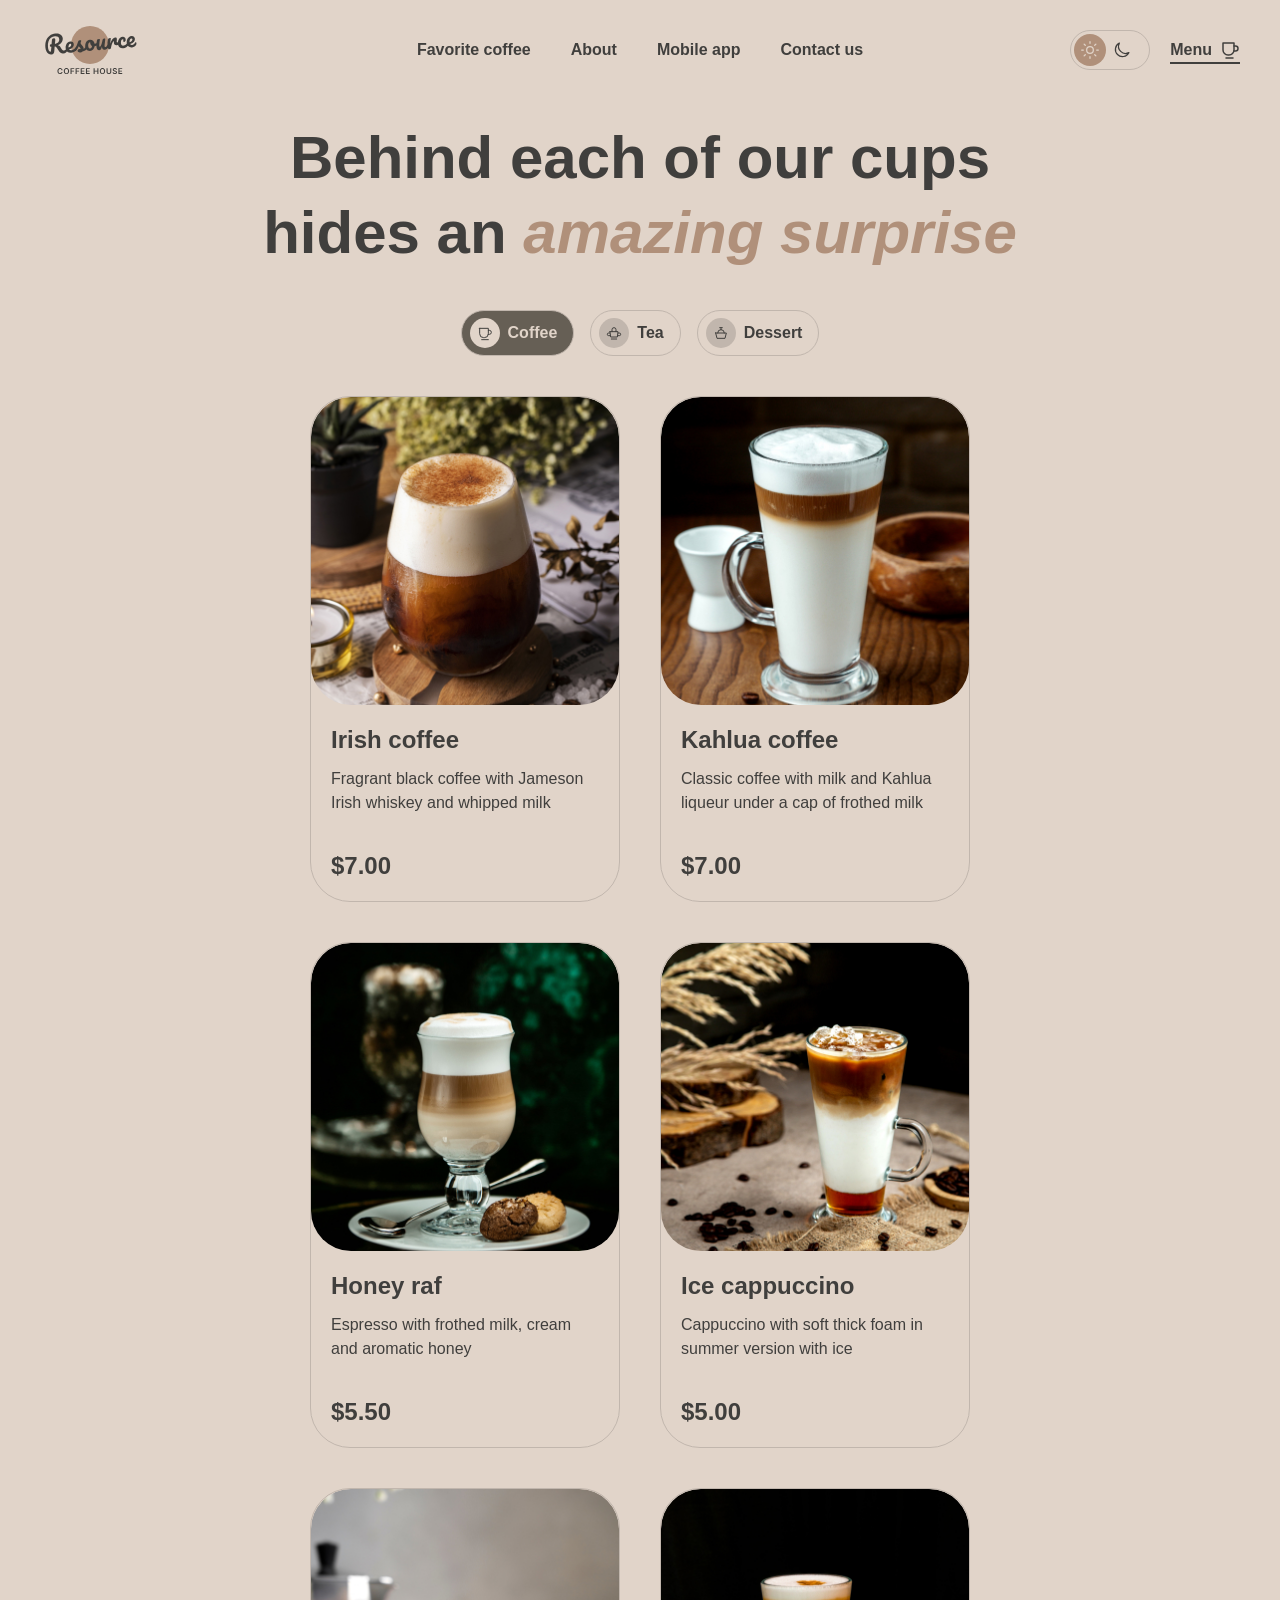
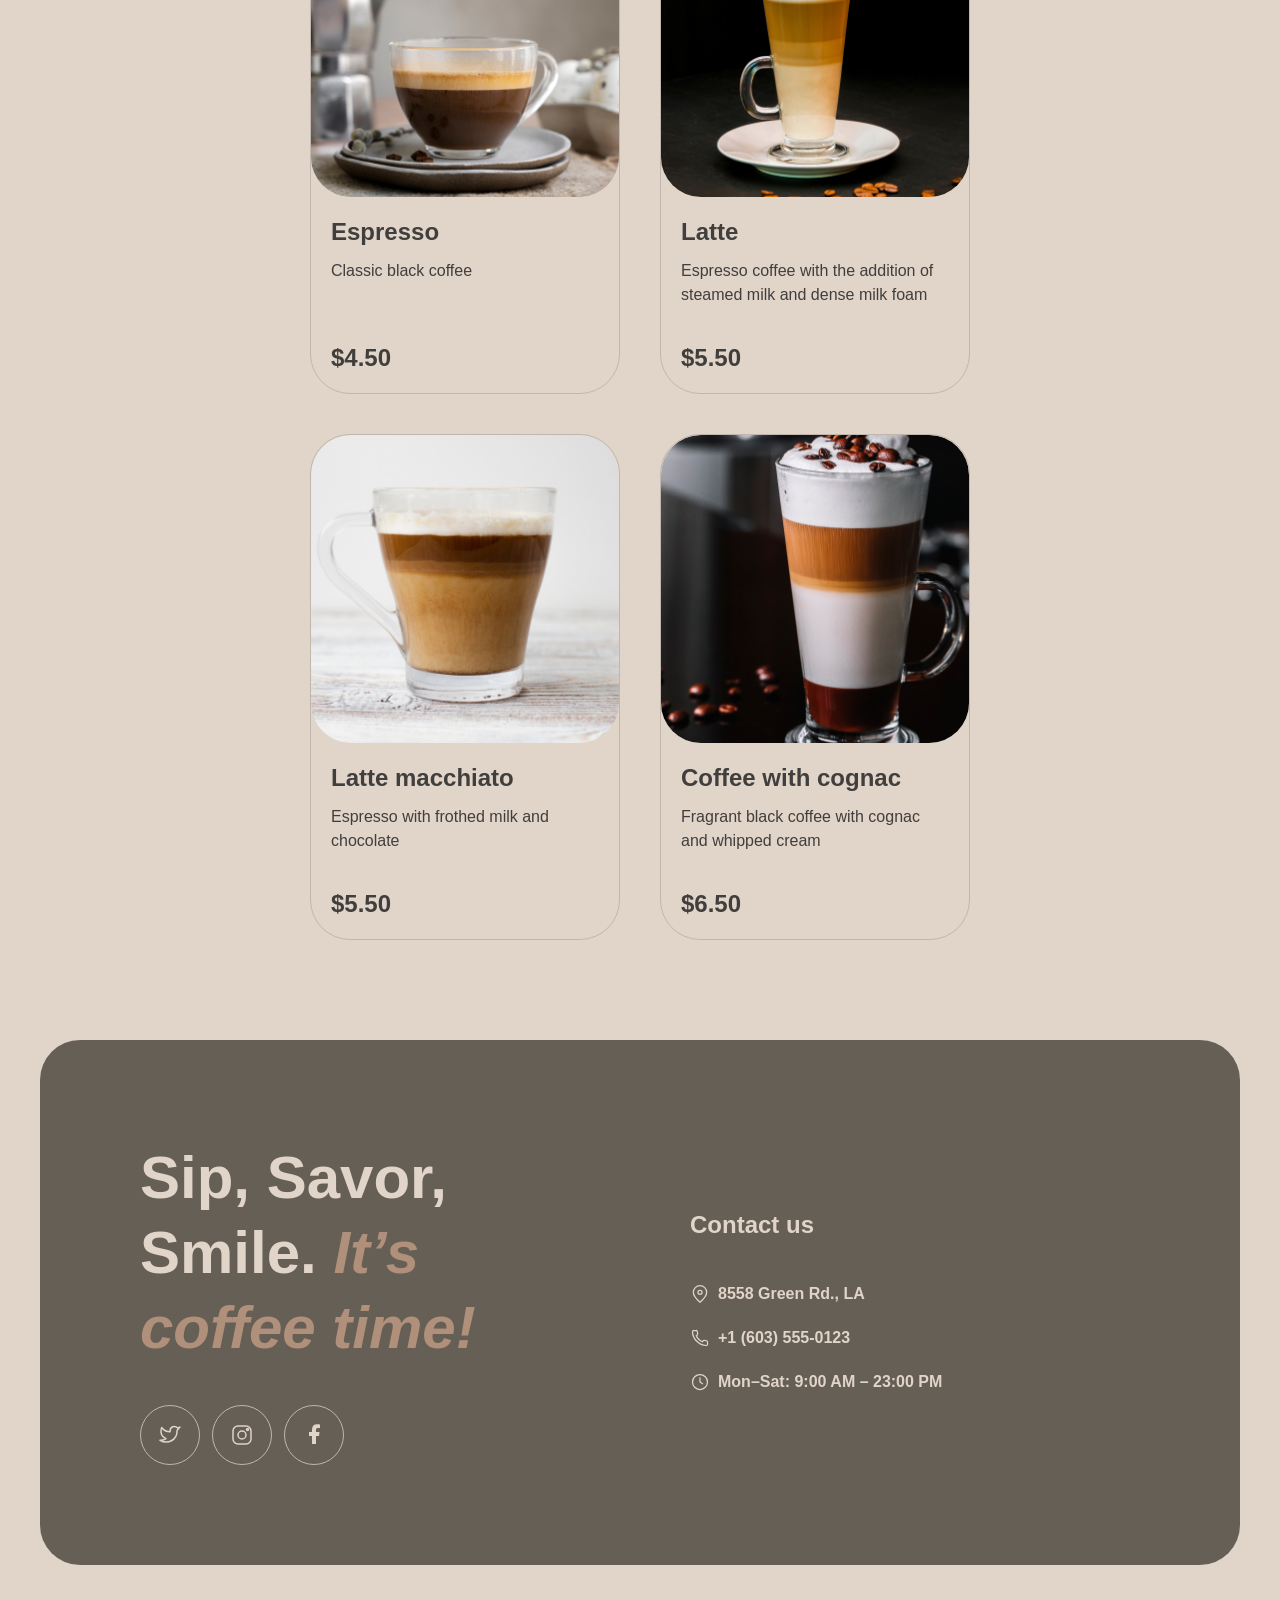
==== commit 381eefe4: "fix: remove duplicated modal product data" ====
--- a/menu/index.html
+++ b/menu/index.html
@@ -98,7 +98,12 @@
         </h1>
 
         <div class="menu__categories" role="group" aria-label="Menu categories">
-          <button class="category-button category-button--active" type="button" aria-pressed="true">
+          <button
+            class="category-button category-button--active"
+            type="button"
+            data-category="coffee"
+            aria-pressed="true"
+          >
             <span class="category-button__icon" aria-hidden="true">
               <svg viewBox="0 0 24 24" width="16" height="16">
                 <path d="M4 5h13v8a6 6 0 0 1-6 6H10a6 6 0 0 1-6-6V5Z"></path>
@@ -108,7 +113,7 @@
             <span>Coffee</span>
           </button>
 
-          <button class="category-button" type="button" aria-pressed="false">
+          <button class="category-button" type="button" data-category="tea" aria-pressed="false">
             <span class="category-button__icon" aria-hidden="true">
               <svg viewBox="0 0 24 24" width="16" height="16">
                 <path d="M6 10h12l-1 8H7l-1-8ZM9 10V7a3 3 0 0 1 6 0v3"></path>
@@ -118,7 +123,7 @@
             <span>Tea</span>
           </button>
 
-          <button class="category-button" type="button" aria-pressed="false">
+          <button class="category-button" type="button" data-category="dessert" aria-pressed="false">
             <span class="category-button__icon" aria-hidden="true">
               <svg viewBox="0 0 24 24" width="16" height="16">
                 <path d="M4 12h16l-2 8H6l-2-8Z"></path>
@@ -129,9 +134,16 @@
           </button>
         </div>
 
-        <div class="menu__grid" aria-live="polite"></div>
-
-        <button class="menu__load-more" type="button" aria-label="Show more menu items">
+        <div class="menu__grid" id="menu-products" aria-live="polite"></div>
+
+        <button
+          class="menu__load-more"
+          type="button"
+          aria-label="Show more menu items"
+          aria-controls="menu-products"
+          aria-expanded="false"
+          hidden
+        >
           <svg aria-hidden="true" viewBox="0 0 24 24" width="24" height="24">
             <path d="M20 12a8 8 0 1 1-2.3-5.7L20 8.6"></path>
             <path d="M20 4v4.6h-4.6"></path>
@@ -139,6 +151,46 @@
         </button>
       </section>
     </main>
+
+    <dialog
+      class="product-modal"
+      aria-labelledby="product-modal-title"
+      aria-describedby="product-modal-description"
+    >
+      <div class="product-modal__layout">
+        <div class="product-modal__image-box"></div>
+
+        <div class="product-modal__content">
+          <h2 class="product-modal__title" id="product-modal-title"></h2>
+          <p class="product-modal__description" id="product-modal-description"></p>
+
+          <fieldset class="product-modal__options">
+            <legend class="product-modal__options-title">Size:</legend>
+            <div class="product-modal__option-list product-modal__sizes"></div>
+          </fieldset>
+
+          <fieldset class="product-modal__options">
+            <legend class="product-modal__options-title">Additives:</legend>
+            <div class="product-modal__option-list product-modal__additives"></div>
+          </fieldset>
+
+          <div class="product-modal__total">
+            <span>Total:</span>
+            <span class="product-modal__price" aria-live="polite"></span>
+          </div>
+
+          <p class="product-modal__note">
+            <svg aria-hidden="true" viewBox="0 0 16 16" width="16" height="16">
+              <circle cx="8" cy="8" r="6.5"></circle>
+              <path d="M8 7.2v3.6M8 4.7h.01"></path>
+            </svg>
+            <span>The cost is not final. Download our mobile app to see the final price and place your order.</span>
+          </p>
+
+          <button class="product-modal__close" type="button">Close</button>
+        </div>
+      </div>
+    </dialog>
 
     <footer class="footer container" id="contacts">
       <div class="footer__socials">
--- a/styles/base.css
+++ b/styles/base.css
@@ -7,6 +7,7 @@
   --color-accent: #b0907a;
   --color-border-light: #c1b6ad;
   --color-border-dark: #665f55;
+  --color-border-on-surface: #c1b6ad;
   --content-width: 1360px;
   --page-padding: 40px;
   --transition-duration: 0.3s;
@@ -113,7 +114,8 @@
 }
 
 .header__nav-link,
-.header__menu-link {
+.header__menu-link,
+.header__nav-menu-link {
   position: relative;
   display: inline-flex;
   align-items: center;
@@ -125,7 +127,8 @@
 }
 
 .header__nav-link::after,
-.header__menu-link::after {
+.header__menu-link::after,
+.header__nav-menu-link::after {
   position: absolute;
   right: 0;
   bottom: -2px;
@@ -142,9 +145,27 @@
 .header__nav-link:focus-visible::after,
 .header__menu-link:hover::after,
 .header__menu-link:focus-visible::after,
-.header__menu-link--active::after {
+.header__menu-link--active::after,
+.header__nav-menu-link:hover::after,
+.header__nav-menu-link:focus-visible::after {
   transform: scaleX(1);
   transform-origin: left;
+}
+
+.header__nav-menu-item {
+  display: none;
+}
+
+.header__nav-menu-link {
+  gap: 16px;
+}
+
+.header__nav-menu-link svg {
+  fill: none;
+  stroke: currentColor;
+  stroke-linecap: round;
+  stroke-linejoin: round;
+  stroke-width: 1.5;
 }
 
 .header__actions {
@@ -228,6 +249,15 @@
   height: 1.5px;
   border-radius: 2px;
   background-color: currentColor;
+  transition: transform var(--transition-duration) ease;
+}
+
+.burger--active span:first-child {
+  transform: translateY(4.25px) rotate(45deg);
+}
+
+.burger--active span:last-child {
+  transform: translateY(-4.25px) rotate(-45deg);
 }
 
 .main {
@@ -270,7 +300,7 @@
   display: flex;
   width: 60px;
   height: 60px;
-  border: 1px solid var(--color-border-light);
+  border: 1px solid var(--color-border-on-surface);
   border-radius: 50%;
   align-items: center;
   justify-content: center;
--- a/styles/menu.css
+++ b/styles/menu.css
@@ -49,7 +49,7 @@
   border-radius: 50%;
   align-items: center;
   justify-content: center;
-  color: #403f3d;
+  color: var(--color-text-primary);
   background-color: var(--color-border-light);
 }
 
@@ -89,6 +89,46 @@
   border: 1px solid var(--color-border-light);
   border-radius: 40px;
   flex-direction: column;
+  cursor: pointer;
+  -webkit-tap-highlight-color: transparent;
+}
+
+.product-card:focus-visible {
+  outline: 2px solid var(--color-accent);
+  outline-offset: 4px;
+}
+
+.product-card--entering {
+  animation: product-card-enter 0.5s cubic-bezier(0.22, 1, 0.36, 1) both;
+  animation-delay: calc(var(--animation-order) * 45ms);
+}
+
+.product-card--revealed {
+  animation-name: product-card-reveal;
+}
+
+@keyframes product-card-enter {
+  from {
+    opacity: 0;
+    transform: translateY(12px);
+  }
+
+  to {
+    opacity: 1;
+    transform: translateY(0);
+  }
+}
+
+@keyframes product-card-reveal {
+  from {
+    opacity: 0;
+    transform: translateY(12px);
+  }
+
+  to {
+    opacity: 1;
+    transform: translateY(0);
+  }
 }
 
 .product-card__image-box {
@@ -153,8 +193,217 @@
     background-color var(--transition-duration) ease;
 }
 
+.menu__load-more[hidden] {
+  display: none;
+}
+
 .menu__load-more:hover,
 .menu__load-more:focus-visible {
   color: var(--color-text-secondary);
   background-color: var(--color-surface);
 }
+
+.modal-open {
+  overflow: hidden;
+}
+
+.product-modal {
+  width: min(calc(100% - 80px), 800px);
+  max-height: calc(100dvh - 80px);
+  padding: 16px;
+  border: 0;
+  border-radius: 40px;
+  color: var(--color-text-primary);
+  background-color: var(--color-background);
+}
+
+.product-modal::backdrop {
+  background-color: rgb(64 63 61 / 80%);
+}
+
+.product-modal__layout {
+  display: grid;
+  grid-template-columns: 310px minmax(0, 1fr);
+  gap: 20px;
+}
+
+.product-modal__image-box {
+  overflow: hidden;
+  width: 310px;
+  height: 310px;
+  border-radius: 40px;
+}
+
+.product-modal__image {
+  width: 100%;
+  height: 100%;
+  object-fit: cover;
+  transform: scale(1.1);
+}
+
+.product-modal__content {
+  display: flex;
+  min-width: 0;
+  min-height: 310px;
+  flex-direction: column;
+}
+
+.product-modal__title,
+.product-modal__total {
+  margin: 0;
+  font-size: 24px;
+  font-weight: 600;
+  line-height: 1.25;
+}
+
+.product-modal__description {
+  margin: 12px 0 0;
+  font-size: 16px;
+  line-height: 1.5;
+}
+
+.product-modal__options {
+  min-width: 0;
+  margin: 20px 0 0;
+  padding: 0;
+  border: 0;
+}
+
+.product-modal__options-title {
+  margin-bottom: 8px;
+  padding: 0;
+  font-size: 16px;
+  line-height: 1.5;
+}
+
+.product-modal__option-list {
+  display: grid;
+  grid-template-columns: repeat(3, minmax(0, 1fr));
+  gap: 8px;
+}
+
+.product-modal__additives {
+  display: flex;
+  flex-wrap: wrap;
+}
+
+.product-modal__additives .product-option {
+  padding-inline: 8px;
+}
+
+.product-option {
+  display: inline-flex;
+  overflow: hidden;
+  min-width: 0;
+  min-height: 46px;
+  padding: 7px 4px;
+  border: 1px solid var(--color-border-light);
+  border-radius: 100px;
+  align-items: center;
+  gap: 6px;
+  color: var(--color-text-primary);
+  background-color: transparent;
+  cursor: pointer;
+  transition:
+    color var(--transition-duration) ease,
+    background-color var(--transition-duration) ease;
+}
+
+.product-option__key {
+  display: inline-flex;
+  width: 30px;
+  height: 30px;
+  flex: 0 0 auto;
+  border-radius: 50%;
+  align-items: center;
+  justify-content: center;
+  color: #403f3d;
+  font-size: 16px;
+  font-weight: 600;
+  line-height: 1.5;
+  background-color: var(--color-border-light);
+  transition: background-color var(--transition-duration) ease;
+}
+
+.product-option__label {
+  overflow: hidden;
+  font-size: 16px;
+  font-weight: 600;
+  line-height: 1.5;
+  text-overflow: ellipsis;
+  white-space: nowrap;
+}
+
+.product-option--active {
+  color: var(--color-text-secondary);
+  background-color: var(--color-surface);
+}
+
+.product-option--active .product-option__key {
+  background-color: var(--color-background);
+}
+
+.product-option:hover:not(.product-option--active) {
+  border-color: var(--color-surface);
+}
+
+.product-option:focus-visible {
+  outline: 2px solid var(--color-surface);
+  outline-offset: 2px;
+}
+
+.product-modal__total {
+  display: flex;
+  margin-top: auto;
+  justify-content: space-between;
+}
+
+.product-modal__note {
+  display: flex;
+  margin: 12px 0;
+  padding-top: 12px;
+  border-top: 1px solid var(--color-border-light);
+  gap: 8px;
+  font-size: 10px;
+  font-weight: 600;
+  line-height: 1.4;
+}
+
+.product-modal__note svg {
+  flex: 0 0 auto;
+  fill: none;
+  stroke: currentColor;
+  stroke-linecap: round;
+  stroke-linejoin: round;
+  stroke-width: 1.2;
+}
+
+.product-modal__close {
+  width: 100%;
+  min-height: 44px;
+  padding: 9px 16px;
+  border: 1px solid var(--color-border-dark);
+  border-radius: 100px;
+  color: var(--color-text-primary);
+  font-size: 16px;
+  font-weight: 600;
+  line-height: 1.5;
+  background-color: transparent;
+  cursor: pointer;
+  transition:
+    color var(--transition-duration) ease,
+    background-color var(--transition-duration) ease;
+}
+
+.product-modal__close:hover,
+.product-modal__close:focus-visible {
+  color: var(--color-text-secondary);
+  background-color: var(--color-surface);
+}
+
+@media (prefers-reduced-motion: reduce) {
+  .product-card--entering,
+  .product-card--revealed {
+    animation: none;
+  }
+}
--- a/styles/responsive.css
+++ b/styles/responsive.css
@@ -22,22 +22,85 @@
   }
 }
 
-@media (max-width: 900px) {
-  .header__nav,
+@media (min-width: 769px) and (max-width: 1000px) {
+  .header__inner {
+    grid-template-columns: auto 1fr auto;
+    gap: 16px;
+  }
+
+  .header__nav {
+    justify-self: center;
+  }
+
+  .header__nav-list {
+    gap: 12px;
+  }
+
+  .header__actions {
+    gap: 8px;
+  }
+}
+
+@media (max-width: 768px) {
+  .page.menu-open {
+    overflow: hidden;
+  }
+
+  .header {
+    position: relative;
+    z-index: 10;
+  }
+
+  .header__nav {
+    position: fixed;
+    top: 100px;
+    right: 0;
+    bottom: 0;
+    left: 0;
+    display: flex;
+    overflow-y: auto;
+    padding: 60px 16px;
+    justify-content: center;
+    background-color: var(--color-background);
+    opacity: 0;
+    transform: translateX(100%);
+    visibility: hidden;
+    transition:
+      opacity var(--transition-duration) ease,
+      transform var(--transition-duration) ease,
+      visibility var(--transition-duration) ease;
+  }
+
+  .menu-open .header__nav {
+    opacity: 1;
+    transform: translateX(0);
+    visibility: visible;
+  }
+
+  .header__nav-list {
+    flex-direction: column;
+    gap: 40px;
+    align-items: center;
+  }
+
+  .header__nav-link,
+  .header__nav-menu-link {
+    font-size: 32px;
+    line-height: 1.25;
+  }
+
+  .header__nav-menu-item {
+    display: list-item;
+  }
+
   .header__menu-link {
     display: none;
-  }
-
-  .header__actions {
-    gap: 12px;
   }
 
   .burger {
     display: inline-flex;
   }
-}
-
-@media (max-width: 768px) {
+
   .hero {
     padding-inline: 60px;
   }
@@ -60,6 +123,10 @@
     display: none;
   }
 
+  .menu__grid--expanded .product-card--additional {
+    display: flex;
+  }
+
   .menu__load-more {
     display: flex;
     margin: 40px auto 0;
@@ -139,4 +206,25 @@
   .menu__grid {
     grid-template-columns: 310px;
   }
-}
+
+  .product-modal {
+    width: min(calc(100% - 32px), 342px);
+    max-height: calc(100dvh - 32px);
+  }
+
+  .product-modal__layout {
+    display: block;
+  }
+
+  .product-modal__image-box {
+    display: none;
+  }
+
+  .product-modal__content {
+    min-height: 0;
+  }
+
+  .product-modal__total {
+    margin-top: 20px;
+  }
+}
